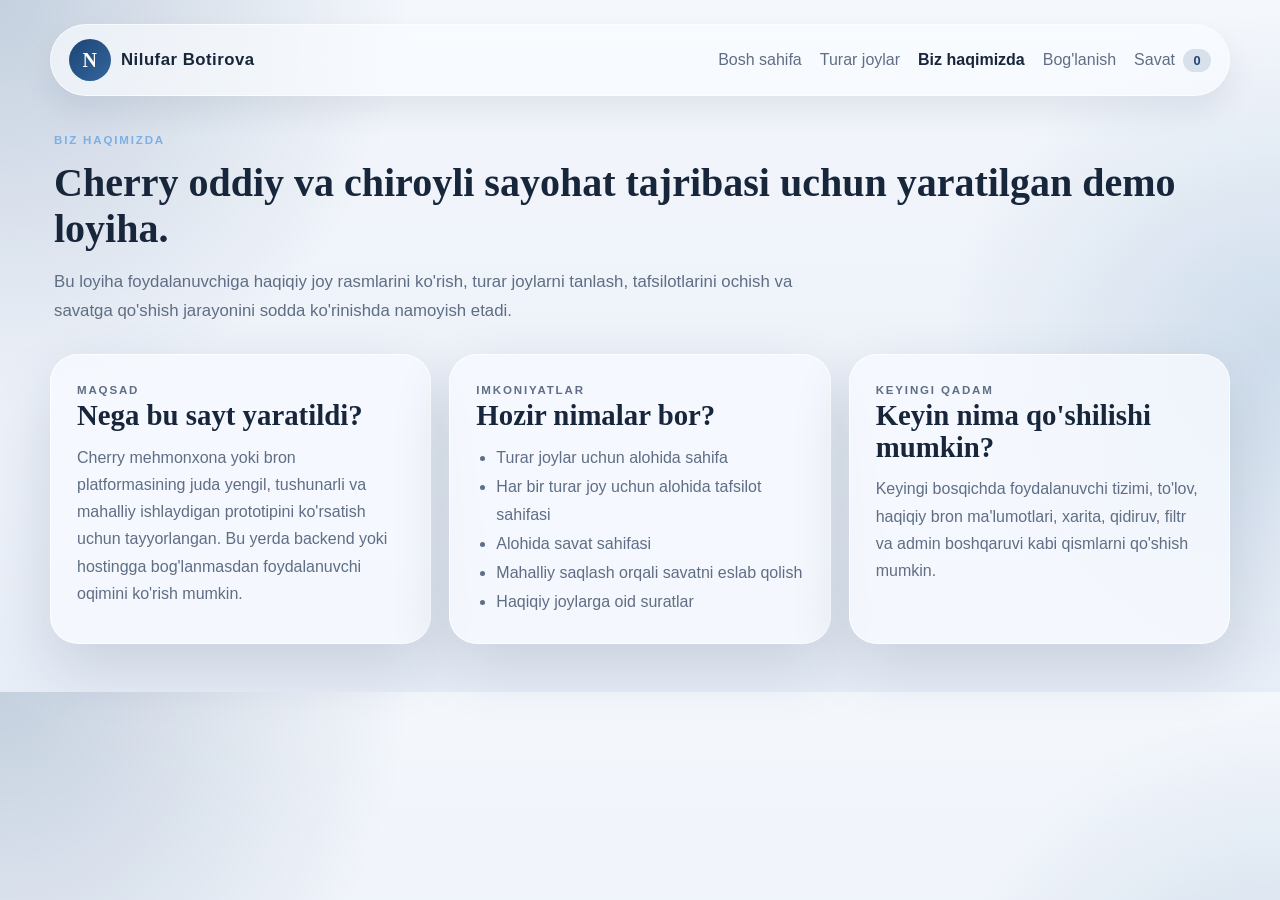
==== about.html @ 9a25e135 "Initial Cherry travel site" ====
<!DOCTYPE html>
<html lang="uz">
<head>
  <meta charset="UTF-8">
  <meta name="viewport" content="width=device-width, initial-scale=1.0">
  <title>Cherry | Biz Haqimizda</title>
  <meta
    name="description"
    content="Cherry haqida ma'lumot, loyiha maqsadi va ushbu mahalliy sayohat demo saytining vazifalari."
  >
  <link rel="stylesheet" href="styles.css">
</head>
<body>
  <div class="page-shell">
    <header class="site-header">
      <a class="brand" href="index.html" aria-label="Cherry bosh sahifa">
        <span class="brand-mark">N</span>
        <span class="brand-text">Nilufar Botirova</span>
      </a>

      <nav class="site-nav" aria-label="Asosiy navigatsiya">
        <a href="index.html">Bosh sahifa</a>
        <a href="places.html">Turar joylar</a>
        <a href="about.html" aria-current="page">Biz haqimizda</a>
        <a href="contact.html">Bog'lanish</a>
        <a href="cart.html">Savat <span id="nav-cart-count" class="nav-count">0</span></a>
      </nav>
    </header>

    <main class="about-page-main">
      <section class="about-hero">
        <p class="eyebrow">Biz Haqimizda</p>
        <h1 class="page-title-exact">Cherry oddiy va chiroyli sayohat tajribasi uchun yaratilgan demo loyiha.</h1>
        <p class="about-lead">
          Bu loyiha foydalanuvchiga haqiqiy joy rasmlarini ko'rish, turar joylarni tanlash,
          tafsilotlarini ochish va savatga qo'shish jarayonini sodda ko'rinishda namoyish etadi.
        </p>
      </section>

      <section class="about-grid">
        <article class="about-card">
          <p class="eyebrow">Maqsad</p>
          <h2>Nega bu sayt yaratildi?</h2>
          <p>
            Cherry mehmonxona yoki bron platformasining juda yengil, tushunarli va mahalliy ishlaydigan
            prototipini ko'rsatish uchun tayyorlangan. Bu yerda backend yoki hostingga bog'lanmasdan
            foydalanuvchi oqimini ko'rish mumkin.
          </p>
        </article>

        <article class="about-card">
          <p class="eyebrow">Imkoniyatlar</p>
          <h2>Hozir nimalar bor?</h2>
          <ul class="about-list">
            <li>Turar joylar uchun alohida sahifa</li>
            <li>Har bir turar joy uchun alohida tafsilot sahifasi</li>
            <li>Alohida savat sahifasi</li>
            <li>Mahalliy saqlash orqali savatni eslab qolish</li>
            <li>Haqiqiy joylarga oid suratlar</li>
          </ul>
        </article>

        <article class="about-card">
          <p class="eyebrow">Keyingi Qadam</p>
          <h2>Keyin nima qo'shilishi mumkin?</h2>
          <p>
            Keyingi bosqichda foydalanuvchi tizimi, to'lov, haqiqiy bron ma'lumotlari, xarita,
            qidiruv, filtr va admin boshqaruvi kabi qismlarni qo'shish mumkin.
          </p>
        </article>
      </section>
    </main>
  </div>

  <script>
    const cartIds = JSON.parse(localStorage.getItem("cherry-cart-ids") || "[]");
    const navCartCount = document.getElementById("nav-cart-count");
    if (navCartCount) {
      navCartCount.textContent = String(cartIds.length);
    }
  </script>
</body>
</html>
---- styles.css ----
:root {
  --bg: #eef2f8;
  --surface: rgba(248, 250, 255, 0.76);
  --surface-strong: #fbfcff;
  --surface-dark: #10233f;
  --text: #18263b;
  --muted: #5f6e84;
  --line: rgba(24, 38, 59, 0.12);
  --accent: #1d4576;
  --accent-dark: #112b4f;
  --teal: #3f78a8;
  --gold: #c0a06d;
  --shadow: 0 24px 60px rgba(16, 35, 63, 0.14);
}

* {
  box-sizing: border-box;
}

html {
  scroll-behavior: smooth;
}

body {
  margin: 0;
  font-family: "Trebuchet MS", "Gill Sans", sans-serif;
  color: var(--text);
  background:
    radial-gradient(circle at top left, rgba(29, 69, 118, 0.22), transparent 28%),
    radial-gradient(circle at right center, rgba(63, 120, 168, 0.18), transparent 25%),
    linear-gradient(180deg, #f4f7fc 0%, #e7edf7 100%);
}

img {
  max-width: 100%;
  display: block;
}

a {
  color: inherit;
  text-decoration: none;
}

button,
input,
select {
  font: inherit;
}

.page-shell {
  width: min(1180px, calc(100% - 32px));
  margin: 0 auto;
  padding: 24px 0 48px;
}

.site-header {
  display: flex;
  align-items: center;
  justify-content: space-between;
  gap: 16px;
  padding: 14px 18px;
  margin-bottom: 28px;
  background: rgba(250, 252, 255, 0.68);
  border: 1px solid rgba(255, 255, 255, 0.65);
  border-radius: 999px;
  backdrop-filter: blur(16px);
  box-shadow: 0 16px 30px rgba(16, 35, 63, 0.08);
}

.brand {
  display: inline-flex;
  align-items: center;
  gap: 10px;
  font-weight: 700;
  letter-spacing: 0.03em;
}

.brand-mark {
  display: grid;
  place-items: center;
  width: 42px;
  height: 42px;
  border-radius: 50%;
  background: linear-gradient(135deg, var(--accent), #34659b);
  color: #fff;
  font-family: Georgia, "Times New Roman", serif;
  font-size: 1.25rem;
}

.brand-text {
  font-size: 1.05rem;
}

.site-nav {
  display: flex;
  gap: 18px;
  color: var(--muted);
}

.site-nav a {
  display: inline-flex;
  align-items: center;
  gap: 8px;
}

.site-nav a[aria-current="page"] {
  color: var(--text);
  font-weight: 700;
}

.site-nav a:hover,
.site-nav a:focus-visible {
  color: var(--text);
}

.nav-count,
.cart-count-pill {
  display: inline-flex;
  align-items: center;
  justify-content: center;
  min-width: 28px;
  padding: 4px 10px;
  border-radius: 999px;
  background: rgba(29, 69, 118, 0.14);
  color: var(--accent);
  font-size: 0.8rem;
  font-weight: 700;
}

.hero {
  display: grid;
  grid-template-columns: 1fr;
  gap: 24px;
  align-items: stretch;
  margin-bottom: 58px;
}

.home-hero {
  grid-template-columns: 1fr;
  align-items: stretch;
}

.hero-copy,
.booking-panel,
.destination-card,
.stay-card,
.detail-media,
.detail-summary,
.detail-missing {
  border: 1px solid rgba(255, 255, 255, 0.72);
  box-shadow: var(--shadow);
}

.hero-copy {
  position: relative;
  overflow: hidden;
  padding: 48px;
  border-radius: 40px;
  background:
    linear-gradient(145deg, rgba(16, 35, 63, 0.96), rgba(28, 57, 99, 0.9)),
    linear-gradient(180deg, rgba(255, 255, 255, 0.06), transparent);
  color: #fff6ec;
}

.home-hero-copy {
  width: 100%;
  max-width: 940px;
  margin: 0 auto;
  background: linear-gradient(180deg, rgba(255, 255, 255, 0.9), rgba(244, 248, 254, 0.96));
  color: var(--text);
}

.home-hero-copy::before {
  content: none;
}

.hero-copy::after {
  content: "";
  position: absolute;
  inset: auto -120px -140px auto;
  width: 260px;
  height: 260px;
  border-radius: 50%;
  background: radial-gradient(circle, rgba(63, 120, 168, 0.38), transparent 68%);
}

.home-hero-copy::after {
  content: none;
}

.eyebrow {
  margin: 0 0 14px;
  color: #7cb0e3;
  text-transform: uppercase;
  letter-spacing: 0.16em;
  font-size: 0.72rem;
  font-weight: 700;
}

.hero h1,
.section-heading h2,
.booking-header h2,
.cart-page-intro h1,
.detail-title,
.detail-block h2 {
  margin: 0;
  font-family: Georgia, "Times New Roman", serif;
  line-height: 1.02;
}

.hero h1 {
  max-width: 11ch;
  font-size: clamp(3rem, 7vw, 5.3rem);
}

.home-hero-copy .eyebrow {
  color: var(--accent);
}

.hero-title-compact {
  max-width: 100%;
  font-size: clamp(1.55rem, 2.35vw, 2.2rem) !important;
  line-height: 1.28 !important;
}

.home-hero-copy .hero-title-compact {
  max-width: 100% !important;
  width: 100%;
}

.hero-text {
  max-width: 560px;
  margin: 22px 0 32px;
  color: rgba(255, 246, 236, 0.82);
  font-size: 1.06rem;
  line-height: 1.65;
}

.home-hero-copy .hero-text {
  color: var(--muted);
}

.hero-actions {
  display: flex;
  flex-wrap: wrap;
  gap: 12px;
  margin-bottom: 28px;
}

.hero-stats {
  display: grid;
  grid-template-columns: repeat(3, minmax(0, 1fr));
  gap: 14px;
}

.hero-stats article {
  padding: 16px;
  border-radius: 20px;
  background: rgba(255, 255, 255, 0.08);
  backdrop-filter: blur(8px);
}

.home-hero-copy .hero-stats article {
  background: rgba(29, 69, 118, 0.06);
  border: 1px solid rgba(29, 69, 118, 0.08);
}

.hero-stats strong {
  display: block;
  margin-bottom: 6px;
  font-size: 1.6rem;
}

.home-hero-copy .hero-stats strong {
  color: var(--accent-dark);
}

.hero-stats span {
  color: rgba(255, 246, 236, 0.76);
  font-size: 0.94rem;
}

.home-hero-copy .hero-stats span {
  color: var(--muted);
}

.booking-panel,
.detail-summary,
.detail-missing {
  padding: 28px;
  border-radius: 32px;
  background: var(--surface);
  backdrop-filter: blur(18px);
}

.card-topline {
  width: 80px;
  height: 6px;
  margin-bottom: 22px;
  border-radius: 999px;
  background: linear-gradient(90deg, var(--accent), #5c88b7);
}

.back-link {
  display: inline-flex;
  width: fit-content;
}

.stay-card-clickable,
.cart-item-clickable {
  cursor: pointer;
}

.home-main,
.places-page-main,
.cart-page-main,
.detail-page-main,
.about-page-main,
.contact-page-main {
  display: grid;
  gap: 28px;
}

.home-panels {
  display: grid;
  grid-template-columns: repeat(3, minmax(0, 1fr));
  gap: 18px;
}

.home-panel {
  padding: 26px;
  border: 1px solid rgba(255, 255, 255, 0.72);
  border-radius: 28px;
  background: rgba(248, 250, 255, 0.86);
  box-shadow: var(--shadow);
}

.home-panel-wide {
  grid-column: span 2;
}

.home-panel h2,
.places-hero h1 {
  margin: 0 0 12px;
  font-family: Georgia, "Times New Roman", serif;
  font-size: clamp(2rem, 4vw, 3.25rem);
  line-height: 1.06;
}

.home-panel-title-exact {
  font-size: 2rem !important;
  line-height: 1.14 !important;
}

.page-title-exact {
  display: block;
  width: 100%;
  max-width: 100% !important;
  font-size: 2.5rem !important;
  line-height: 1.16 !important;
}

.home-panel p {
  margin: 0;
  color: var(--muted);
  line-height: 1.7;
}

.home-panel-list {
  display: grid;
  gap: 10px;
  margin: 18px 0 0;
  padding-left: 20px;
  color: var(--muted);
  line-height: 1.7;
}

.text-link {
  display: inline-flex;
  margin-top: 18px;
  color: var(--accent-dark);
  font-weight: 700;
}

.places-hero {
  padding: 10px 4px 0;
}

.places-hero h1 {
  max-width: 14ch;
}

.places-lead {
  max-width: 760px;
  margin: 0;
  color: var(--muted);
  line-height: 1.75;
  font-size: 1.05rem;
}

.about-hero {
  padding: 10px 4px 0;
}

.contact-hero {
  padding: 10px 4px 0;
}

.about-hero h1 {
  max-width: 16ch;
  margin: 0 0 14px;
  font-family: Georgia, "Times New Roman", serif;
  font-size: clamp(2.5rem, 5vw, 4.2rem);
  line-height: 1.04;
}

.contact-hero h1 {
  max-width: 14ch;
  margin: 0 0 14px;
  font-family: Georgia, "Times New Roman", serif;
  font-size: clamp(2.5rem, 5vw, 4.2rem);
  line-height: 1.04;
}

.about-lead {
  max-width: 760px;
  margin: 0;
  color: var(--muted);
  line-height: 1.75;
  font-size: 1.05rem;
}

.contact-lead {
  max-width: 760px;
  margin: 0;
  color: var(--muted);
  line-height: 1.75;
  font-size: 1.05rem;
}

.about-grid {
  display: grid;
  grid-template-columns: repeat(3, minmax(0, 1fr));
  gap: 18px;
}

.contact-grid {
  display: grid;
  grid-template-columns: repeat(2, minmax(0, 1fr));
  gap: 18px;
}

.about-card {
  padding: 26px;
  border: 1px solid rgba(255, 255, 255, 0.72);
  border-radius: 28px;
  background: rgba(248, 250, 255, 0.78);
  box-shadow: var(--shadow);
}

.contact-card,
.map-card {
  padding: 26px;
  border: 1px solid rgba(255, 255, 255, 0.72);
  border-radius: 28px;
  background: rgba(248, 250, 255, 0.78);
  box-shadow: var(--shadow);
}

.contact-card-link {
  display: block;
  transition: transform 160ms ease, box-shadow 160ms ease, border-color 160ms ease;
}

.contact-card-link:hover,
.contact-card-link:focus-visible {
  transform: translateY(-2px);
  border-color: rgba(29, 69, 118, 0.2);
  box-shadow: 0 24px 60px rgba(16, 35, 63, 0.18);
}

.contact-icon {
  display: inline-grid;
  place-items: center;
  width: 52px;
  height: 52px;
  margin-bottom: 16px;
  border-radius: 16px;
  background: rgba(29, 69, 118, 0.1);
  color: var(--accent);
}

.contact-icon svg {
  width: 24px;
  height: 24px;
}

.about-card h2 {
  margin: 0 0 12px;
  font-family: Georgia, "Times New Roman", serif;
  font-size: 1.8rem;
  line-height: 1.1;
}

.contact-card h2,
.map-card h2 {
  margin: 0 0 12px;
  font-family: Georgia, "Times New Roman", serif;
  font-size: 1.8rem;
  line-height: 1.1;
}

.contact-phone {
  font-family: "Helvetica Neue", "Avenir Next", "Segoe UI", sans-serif;
  font-weight: 700;
  letter-spacing: 0.04em;
}

.about-card p {
  margin: 0;
  color: var(--muted);
  line-height: 1.7;
}

.contact-card p,
.map-card p {
  margin: 0;
  color: var(--muted);
  line-height: 1.7;
}

.contact-card a,
.map-card a:not(.primary-button) {
  color: var(--accent-dark);
}

.contact-card-link h2,
.contact-card-link p {
  color: inherit;
}

.map-coordinates {
  display: grid;
  gap: 16px;
}

.map-embed-wrap {
  margin-top: 22px;
  overflow: hidden;
  border: 1px solid rgba(255, 255, 255, 0.72);
  border-radius: 24px;
  background: rgba(255, 255, 255, 0.7);
  box-shadow: var(--shadow);
}

.map-embed {
  display: block;
  width: 100%;
  height: 380px;
  border: 0;
}

.about-list {
  margin: 0;
  padding-left: 20px;
  color: var(--muted);
  line-height: 1.8;
}

.cart-page-intro {
  padding: 10px 4px 0;
}

.cart-page-intro h1 {
  margin-bottom: 12px;
  font-size: clamp(2.4rem, 5vw, 4rem);
}

.cart-page-text,
.detail-location,
.detail-description,
.detail-note {
  margin: 0;
  color: var(--muted);
  line-height: 1.7;
  font-size: 1.02rem;
}

.detail-layout {
  display: grid;
  grid-template-columns: 1.05fr 0.95fr;
  gap: 24px;
  align-items: start;
}

.detail-media {
  overflow: hidden;
  border-radius: 32px;
}

.detail-image {
  width: 100%;
  min-height: 420px;
  height: 100%;
  object-fit: cover;
}

.detail-title {
  margin-bottom: 10px;
  font-size: clamp(2.2rem, 5vw, 3.6rem);
  line-height: 1.03;
}

.detail-pills {
  display: flex;
  flex-wrap: wrap;
  gap: 10px;
  margin: 22px 0;
}

.detail-pill {
  display: inline-flex;
  padding: 9px 12px;
  border-radius: 999px;
  background: rgba(29, 69, 118, 0.1);
  color: var(--accent);
  font-size: 0.9rem;
  font-weight: 700;
}

.detail-pill-strong {
  background: rgba(17, 43, 79, 0.12);
}

.detail-block {
  margin-top: 24px;
}

.detail-block h2 {
  margin-bottom: 12px;
  font-size: 1.5rem;
}

.detail-amenities {
  display: flex;
  flex-wrap: wrap;
  gap: 10px;
  padding: 0;
  margin: 0;
  list-style: none;
}

.detail-amenities li {
  padding: 10px 12px;
  border-radius: 999px;
  background: rgba(29, 69, 118, 0.1);
  color: var(--teal);
  font-size: 0.9rem;
}

.detail-actions {
  display: flex;
  gap: 12px;
  margin-top: 28px;
}

input,
select {
  width: 100%;
  padding: 14px 16px;
  border: 1px solid var(--line);
  border-radius: 14px;
  background: rgba(255, 255, 255, 0.78);
  color: var(--text);
}

input:focus,
select:focus,
button:focus {
  outline: 2px solid rgba(29, 69, 118, 0.22);
  outline-offset: 2px;
}

.primary-button,
.ghost-button,
.cart-remove {
  display: inline-flex;
  align-items: center;
  justify-content: center;
  border: 0;
  border-radius: 999px;
  cursor: pointer;
  transition: transform 160ms ease, background 160ms ease, color 160ms ease;
}

.primary-button {
  padding: 14px 18px;
  background: linear-gradient(135deg, var(--accent), var(--accent-dark));
  color: #fff8f1;
  font-weight: 700;
}

.primary-button:hover,
.primary-button:focus-visible,
.cart-remove:hover,
.cart-remove:focus-visible {
  transform: translateY(-1px);
}

.primary-button.is-added {
  background: linear-gradient(135deg, #3a6d9f, #234b79);
}

.ghost-button,
.cart-remove {
  padding: 10px 14px;
  background: rgba(16, 35, 63, 0.08);
  color: var(--text);
}

.booking-message,
.results-count {
  margin: 0;
  min-height: 1.2em;
  color: var(--muted);
}

.discover-section,
.stays-section {
  margin-bottom: 54px;
}

.section-heading {
  display: flex;
  align-items: end;
  justify-content: space-between;
  gap: 16px;
  margin-bottom: 20px;
}

.section-heading h2 {
  font-size: clamp(2rem, 4vw, 3.25rem);
}

.destination-grid {
  display: grid;
  grid-template-columns: repeat(4, minmax(0, 1fr));
  gap: 18px;
}

.destination-card {
  position: relative;
  overflow: hidden;
  min-height: 250px;
  border-radius: 28px;
}

.destination-card::after {
  content: "";
  position: absolute;
  inset: 0;
  background: linear-gradient(180deg, rgba(10, 23, 40, 0.08), rgba(10, 24, 43, 0.72));
}

.destination-image {
  position: absolute;
  inset: 0;
  width: 100%;
  height: 100%;
  object-fit: cover;
}

.destination-content {
  position: relative;
  z-index: 1;
  display: flex;
  flex-direction: column;
  justify-content: end;
  height: 100%;
  padding: 26px;
  color: #fff8f1;
}

.destination-card h3,
.stay-name,
.cart-item-copy h3 {
  margin: 0 0 10px;
  font-family: Georgia, "Times New Roman", serif;
}

.destination-card p,
.stay-description {
  margin: 0;
  line-height: 1.6;
}

.destination-tag {
  display: inline-block;
  width: fit-content;
  margin-bottom: 18px;
  padding: 7px 11px;
  border-radius: 999px;
  background: rgba(255, 255, 255, 0.18);
  font-size: 0.78rem;
  letter-spacing: 0.08em;
  text-transform: uppercase;
}

.stays-heading {
  align-items: center;
}

.results-grid {
  display: grid;
  grid-template-columns: repeat(3, minmax(0, 1fr));
  gap: 18px;
}

.stay-card {
  overflow: hidden;
  border-radius: 28px;
  background: rgba(249, 251, 255, 0.9);
  transition: transform 180ms ease, box-shadow 180ms ease;
}

.stay-card-clickable:hover,
.stay-card-clickable:focus-visible,
.cart-item-clickable:hover,
.cart-item-clickable:focus-visible {
  transform: translateY(-3px);
}

.stay-visual {
  position: relative;
  min-height: 220px;
  overflow: hidden;
}

.stay-visual::after {
  content: "";
  position: absolute;
  inset: 0;
  background: linear-gradient(180deg, rgba(0, 0, 0, 0.08), rgba(0, 0, 0, 0.36));
}

.stay-image {
  width: 100%;
  height: 220px;
  object-fit: cover;
}

.stay-type {
  position: absolute;
  left: 18px;
  bottom: 16px;
  z-index: 1;
  display: inline-flex;
  padding: 7px 11px;
  border-radius: 999px;
  background: rgba(255, 255, 255, 0.16);
  color: #fff;
  font-size: 0.78rem;
  text-transform: uppercase;
  letter-spacing: 0.08em;
}

.stay-body {
  display: grid;
  gap: 14px;
  padding: 20px;
}

.stay-meta,
.stay-footer,
.booking-header,
.cart-actions,
.cart-item {
  display: flex;
  align-items: center;
  justify-content: space-between;
  gap: 14px;
}

.stay-location,
.stay-rating,
.stay-capacity,
.booking-details span,
.cart-item-meta,
.booking-empty {
  color: var(--muted);
  font-size: 0.92rem;
}

.stay-location,
.stay-price {
  margin: 0;
}

.stay-description {
  color: var(--muted);
}

.stay-amenities {
  display: flex;
  flex-wrap: wrap;
  gap: 8px;
  padding: 0;
  margin: 0;
  list-style: none;
}

.stay-amenities li {
  padding: 8px 10px;
  border-radius: 999px;
  background: rgba(29, 69, 118, 0.1);
  color: var(--teal);
  font-size: 0.82rem;
}

.stay-price {
  font-weight: 700;
  font-size: 1.1rem;
}

.booking-panel {
  position: sticky;
  bottom: 20px;
}

.booking-panel.booking-panel-page {
  position: static;
}

.booking-empty {
  padding: 20px;
  border: 1px dashed rgba(31, 42, 44, 0.18);
  border-radius: 20px;
  background: rgba(255, 255, 255, 0.58);
}

.booking-content {
  display: grid;
  gap: 18px;
}

.booking-content.hidden,
.hidden {
  display: none;
}

.cart-items {
  display: grid;
  gap: 12px;
  max-height: 360px;
  overflow-y: auto;
}

.cart-item {
  align-items: flex-start;
  padding: 12px;
  border-radius: 20px;
  background: rgba(255, 255, 255, 0.68);
}

.cart-item-main {
  display: flex;
  gap: 12px;
}

.cart-item-image {
  width: 84px;
  height: 84px;
  border-radius: 16px;
  object-fit: cover;
  flex-shrink: 0;
}

.cart-item-copy {
  display: grid;
  gap: 5px;
}

.cart-item-copy h3,
.cart-item-copy p {
  margin: 0;
}

.cart-item-copy h3 {
  font-size: 1.05rem;
}

.cart-item-price {
  font-weight: 700;
  color: var(--text);
}

.booking-details {
  display: grid;
  grid-template-columns: repeat(2, minmax(0, 1fr));
  gap: 14px;
}

.booking-details div {
  padding: 14px;
  border-radius: 18px;
  background: rgba(255, 255, 255, 0.68);
}

.booking-details strong {
  display: block;
  margin-top: 4px;
  font-size: 1.02rem;
}

@media (max-width: 980px) {

  .hero,
  .detail-layout,
  .home-panels,
  .about-grid,
  .contact-grid,
  .destination-grid,
  .results-grid {
    grid-template-columns: 1fr 1fr;
  }

  .home-panel-wide {
    grid-column: span 1;
  }

  .hero h1 {
    max-width: 13ch;
  }

  .hero-title-compact {
    max-width: 100%;
    font-size: 1.8rem !important;
  }
}

@media (max-width: 700px) {
  .page-shell {
    width: min(100% - 20px, 100%);
  }

  .site-header,
  .site-nav,
  .section-heading,
  .stay-meta,
  .stay-footer,
  .booking-header,
  .cart-actions,
  .cart-item {
    flex-direction: column;
    align-items: flex-start;
  }

  .hero-copy,
  .home-panel,
  .booking-panel,
  .detail-summary,
  .detail-missing {
    padding: 22px;
  }

  .hero-stats,
  .detail-layout,
  .home-panels,
  .about-grid,
  .contact-grid,
  .destination-grid,
  .results-grid,
  .booking-details {
    grid-template-columns: 1fr;
  }

  .site-header {
    border-radius: 24px;
  }

  .hero h1,
  .section-heading h2,
  .home-panel h2,
  .places-hero h1 {
    max-width: none;
    font-size: clamp(2.2rem, 13vw, 3.5rem);
  }

  .home-panel-title-exact {
    font-size: 1.45rem !important;
    line-height: 1.22 !important;
  }

  .page-title-exact {
    font-size: 1.55rem !important;
    line-height: 1.24 !important;
  }

  .hero-title-compact {
    max-width: 100%;
    font-size: 1.38rem !important;
    line-height: 1.34 !important;
  }

  .cart-item-main {
    width: 100%;
  }

  .detail-image {
    min-height: 280px;
  }

  .detail-actions {
    flex-direction: column;
    align-items: flex-start;
  }

  .hero-actions {
    width: 100%;
  }

  .hero-actions .primary-button,
  .hero-actions .ghost-button {
    width: 100%;
  }
}
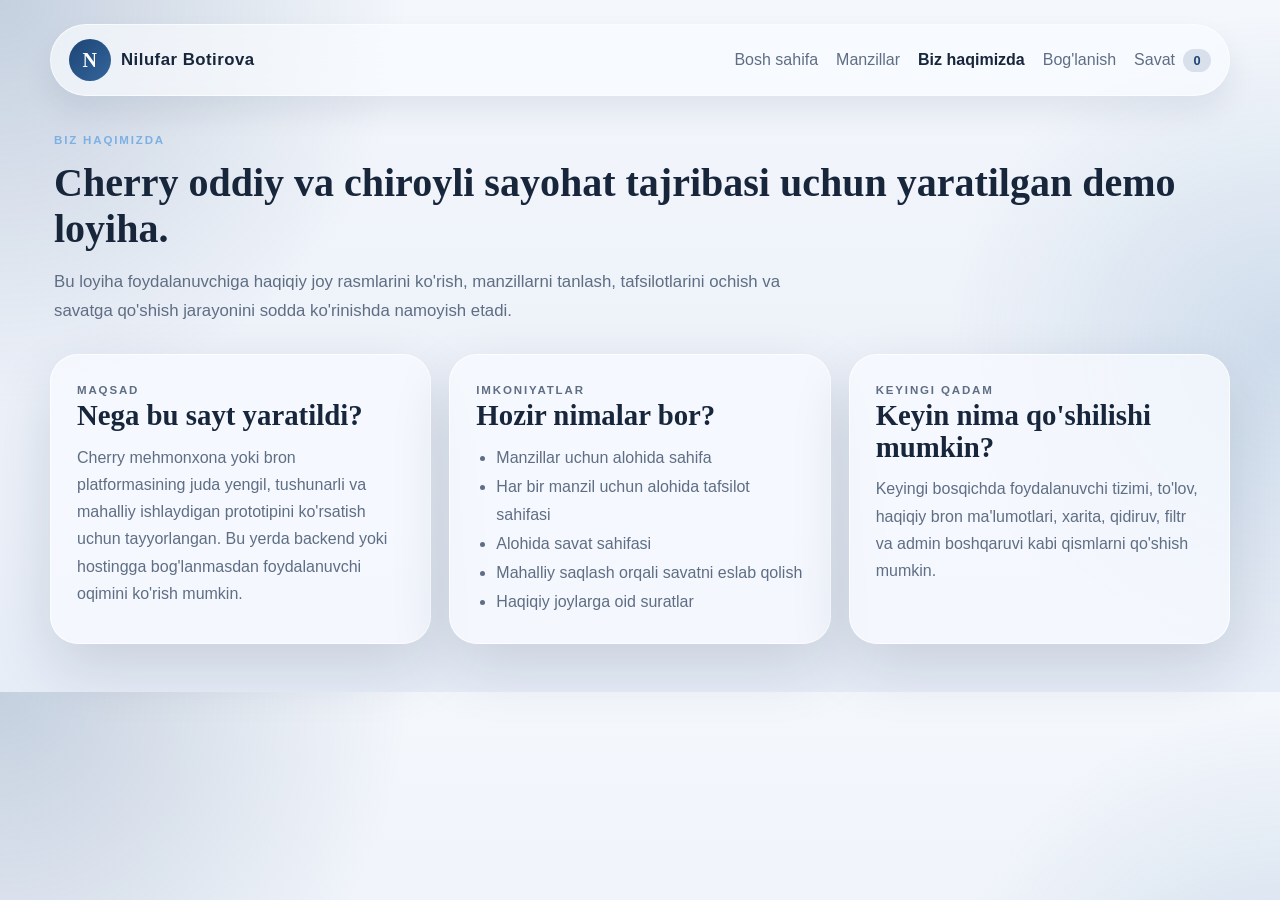
==== commit ea383ec5: "Rename Turar joy to Manzil" ====
--- a/about.html
+++ b/about.html
@@ -20,7 +20,7 @@
 
       <nav class="site-nav" aria-label="Asosiy navigatsiya">
         <a href="index.html">Bosh sahifa</a>
-        <a href="places.html">Turar joylar</a>
+        <a href="places.html">Manzillar</a>
         <a href="about.html" aria-current="page">Biz haqimizda</a>
         <a href="contact.html">Bog'lanish</a>
         <a href="cart.html">Savat <span id="nav-cart-count" class="nav-count">0</span></a>
@@ -32,7 +32,7 @@
         <p class="eyebrow">Biz Haqimizda</p>
         <h1 class="page-title-exact">Cherry oddiy va chiroyli sayohat tajribasi uchun yaratilgan demo loyiha.</h1>
         <p class="about-lead">
-          Bu loyiha foydalanuvchiga haqiqiy joy rasmlarini ko'rish, turar joylarni tanlash,
+          Bu loyiha foydalanuvchiga haqiqiy joy rasmlarini ko'rish, manzillarni tanlash,
           tafsilotlarini ochish va savatga qo'shish jarayonini sodda ko'rinishda namoyish etadi.
         </p>
       </section>
@@ -52,8 +52,8 @@
           <p class="eyebrow">Imkoniyatlar</p>
           <h2>Hozir nimalar bor?</h2>
           <ul class="about-list">
-            <li>Turar joylar uchun alohida sahifa</li>
-            <li>Har bir turar joy uchun alohida tafsilot sahifasi</li>
+            <li>Manzillar uchun alohida sahifa</li>
+            <li>Har bir manzil uchun alohida tafsilot sahifasi</li>
             <li>Alohida savat sahifasi</li>
             <li>Mahalliy saqlash orqali savatni eslab qolish</li>
             <li>Haqiqiy joylarga oid suratlar</li>
--- a/styles.css
+++ b/styles.css
@@ -93,6 +93,7 @@
 
 .site-nav {
   display: flex;
+  flex-wrap: wrap;
   gap: 18px;
   color: var(--muted);
 }
@@ -136,8 +137,10 @@
 }
 
 .home-hero {
+  display: block;
   grid-template-columns: 1fr;
   align-items: stretch;
+  width: 100%;
 }
 
 .hero-copy,
@@ -154,7 +157,7 @@
 .hero-copy {
   position: relative;
   overflow: hidden;
-  padding: 48px;
+  padding: clamp(28px, 4vw, 48px);
   border-radius: 40px;
   background:
     linear-gradient(145deg, rgba(16, 35, 63, 0.96), rgba(28, 57, 99, 0.9)),
@@ -163,9 +166,13 @@
 }
 
 .home-hero-copy {
+  display: block;
   width: 100%;
-  max-width: 940px;
-  margin: 0 auto;
+  min-width: 100%;
+  max-width: 100% !important;
+  margin: 0;
+  justify-self: stretch;
+  align-self: stretch;
   background: linear-gradient(180deg, rgba(255, 255, 255, 0.9), rgba(244, 248, 254, 0.96));
   color: var(--text);
 }
@@ -1024,6 +1031,36 @@
     grid-template-columns: 1fr 1fr;
   }
 
+  .page-shell {
+    width: min(100% - 28px, 100%);
+  }
+
+  .site-header {
+    border-radius: 30px;
+    align-items: flex-start;
+  }
+
+  .site-nav {
+    justify-content: flex-start;
+  }
+
+  .brand {
+    width: 100%;
+  }
+
+  .hero-stats {
+    grid-template-columns: repeat(3, minmax(0, 1fr));
+  }
+
+  .booking-panel,
+  .detail-summary,
+  .detail-missing,
+  .contact-card,
+  .map-card,
+  .about-card {
+    border-radius: 26px;
+  }
+
   .home-panel-wide {
     grid-column: span 1;
   }
@@ -1036,6 +1073,22 @@
     max-width: 100%;
     font-size: 1.8rem !important;
   }
+
+  .page-title-exact {
+    font-size: 2rem !important;
+    line-height: 1.18 !important;
+  }
+
+  .places-lead,
+  .about-lead,
+  .contact-lead,
+  .hero-text {
+    max-width: 100%;
+  }
+
+  .cart-item-main {
+    align-items: flex-start;
+  }
 }
 
 @media (max-width: 700px) {
@@ -1044,22 +1097,39 @@
   }
 
   .site-header,
-  .site-nav,
   .section-heading,
   .stay-meta,
   .stay-footer,
   .booking-header,
-  .cart-actions,
-  .cart-item {
+  .cart-actions {
     flex-direction: column;
     align-items: flex-start;
+  }
+
+  .site-nav {
+    display: grid;
+    grid-template-columns: 1fr 1fr;
+    width: 100%;
+    gap: 10px;
+  }
+
+  .site-nav a {
+    width: 100%;
+    min-height: 44px;
+    padding: 10px 12px;
+    justify-content: center;
+    border-radius: 16px;
+    background: rgba(255, 255, 255, 0.52);
   }
 
   .hero-copy,
   .home-panel,
   .booking-panel,
   .detail-summary,
-  .detail-missing {
+  .detail-missing,
+  .contact-card,
+  .map-card,
+  .about-card {
     padding: 22px;
   }
 
@@ -1075,6 +1145,7 @@
   }
 
   .site-header {
+    padding: 16px;
     border-radius: 24px;
   }
 
@@ -1115,6 +1186,11 @@
     align-items: flex-start;
   }
 
+  .detail-actions .primary-button,
+  .detail-actions .ghost-button {
+    width: 100%;
+  }
+
   .hero-actions {
     width: 100%;
   }
@@ -1123,4 +1199,114 @@
   .hero-actions .ghost-button {
     width: 100%;
   }
-}
+
+  .hero-stats {
+    gap: 12px;
+  }
+
+  .hero-stats article {
+    padding: 14px;
+  }
+
+  .section-heading {
+    align-items: flex-start;
+  }
+
+  .results-count {
+    width: 100%;
+  }
+
+  .cart-item {
+    display: grid;
+    gap: 14px;
+  }
+
+  .cart-item-main {
+    width: 100%;
+  }
+
+  .cart-remove {
+    width: 100%;
+  }
+
+  .booking-details {
+    gap: 12px;
+  }
+
+  .booking-details div {
+    padding: 12px;
+  }
+
+  .map-embed {
+    height: 300px;
+  }
+}
+
+@media (max-width: 520px) {
+  .brand-text {
+    font-size: 0.96rem;
+  }
+
+  .site-nav {
+    grid-template-columns: 1fr;
+  }
+
+  .hero-copy,
+  .home-panel,
+  .booking-panel,
+  .detail-summary,
+  .detail-missing,
+  .contact-card,
+  .map-card,
+  .about-card {
+    border-radius: 22px;
+  }
+
+  .hero-title-compact {
+    font-size: 1.24rem !important;
+    line-height: 1.34 !important;
+  }
+
+  .page-title-exact {
+    font-size: 1.35rem !important;
+    line-height: 1.24 !important;
+  }
+
+  .home-panel-title-exact {
+    font-size: 1.32rem !important;
+  }
+
+  .hero-text,
+  .places-lead,
+  .about-lead,
+  .contact-lead,
+  .cart-page-text,
+  .detail-location,
+  .detail-description,
+  .detail-note {
+    font-size: 0.97rem;
+  }
+
+  .hero-stats {
+    grid-template-columns: 1fr;
+  }
+
+  .stay-visual,
+  .stay-image {
+    height: 200px;
+    min-height: 200px;
+  }
+
+  .cart-item-main {
+    flex-direction: column;
+  }
+
+  .cart-item-image {
+    width: 100%;
+    height: 180px;
+  }
+
+  .map-embed {
+    height: 260px;
+  }
+}
